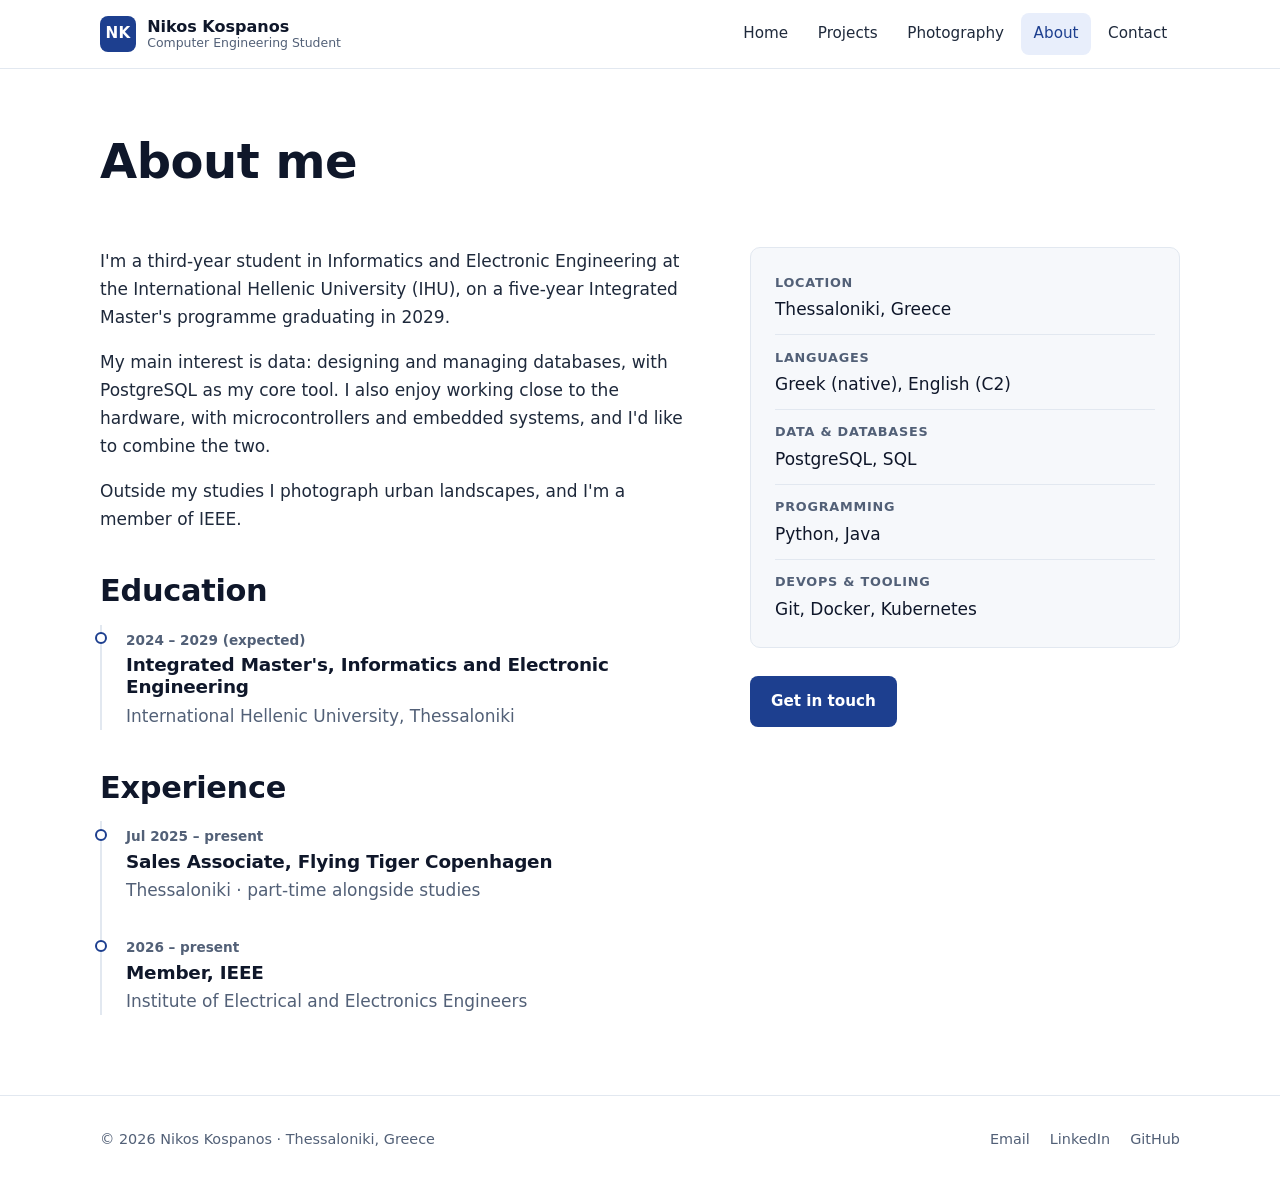
==== about.html @ 6a86b8c7 "v1.0" ====
<!DOCTYPE html>
<html lang="en">
<head>
  <meta charset="UTF-8">
  <meta name="viewport" content="width=device-width, initial-scale=1">
  <title>About — Nikos Kospanos</title>
  <meta name="description" content="Education, experience and interests of Nikos Kospanos.">
  <meta name="author" content="Nikos Kospanos">
  <meta name="theme-color" content="#ffffff">
  <meta property="og:title" content="About — Nikos Kospanos">
  <meta property="og:description" content="Education, experience and interests of Nikos Kospanos.">
  <meta property="og:type" content="website">
  <link rel="icon" href="assets/favicon.svg" type="image/svg+xml">
  <link rel="stylesheet" href="assets/css/style.css">
  <script src="assets/js/main.js" defer></script>
</head>
<body>
  <a class="skip-link" href="#main">Skip to content</a>

  <header class="site-header">
    <div class="container header-inner">
      <a class="brand" href="index.html">
        <span class="brand-mark" aria-hidden="true">NK</span>
        <span class="brand-text">
          <span class="brand-name">Nikos Kospanos</span>
          <span class="brand-role">Computer Engineering Student</span>
        </span>
      </a>
      <button class="nav-toggle" type="button" aria-expanded="false" aria-controls="site-nav" aria-label="Menu">
        <svg width="22" height="22" viewBox="0 0 24 24" fill="none" stroke="currentColor" stroke-width="2" stroke-linecap="round" aria-hidden="true"><path d="M4 7h16M4 12h16M4 17h16"/></svg>
      </button>
      <nav class="nav" id="site-nav" aria-label="Main">
        <ul>
          <li><a href="index.html">Home</a></li>
          <li><a href="portfolio.html">Projects</a></li>
          <li><a href="photography.html">Photography</a></li>
          <li><a href="about.html" aria-current="page">About</a></li>
          <li><a href="contact.html">Contact</a></li>
        </ul>
      </nav>
    </div>
  </header>

  <main id="main">
    <section class="page-head">
      <div class="container">
        <h1>About me</h1>
      </div>
    </section>
    <section class="section" style="padding-top:1rem">
      <div class="container two-col">
        <div>
          <p>I'm a third-year student in Informatics and Electronic Engineering at the International Hellenic University (IHU), on a five-year Integrated Master's programme graduating in 2029.</p>
          <p>My main interest is data: designing and managing databases, with PostgreSQL as my core tool. I also enjoy working close to the hardware, with microcontrollers and embedded systems, and I'd like to combine the two.</p>
          <p>Outside my studies I photograph urban landscapes, and I'm a member of IEEE.</p>

          <h2 style="margin-top:2.5rem">Education</h2>
          <ol class="timeline">
            <li><span class="when">2024 – 2029 (expected)</span><h3>Integrated Master's, Informatics and Electronic Engineering</h3><p>International Hellenic University, Thessaloniki</p></li>
          </ol>

          <h2 style="margin-top:2.5rem">Experience</h2>
          <ol class="timeline">
            <li><span class="when">Jul 2025 – present</span><h3>Sales Associate, Flying Tiger Copenhagen</h3><p>Thessaloniki · part-time alongside studies</p></li>
            <li><span class="when">2026 – present</span><h3>Member, IEEE</h3><p>Institute of Electrical and Electronics Engineers</p></li>
          </ol>
        </div>
        <aside>
          <dl class="facts">
            <div><dt>Location</dt><dd>Thessaloniki, Greece</dd></div>
            <div><dt>Languages</dt><dd>Greek (native), English (C2)</dd></div>
            <div><dt>Data &amp; databases</dt><dd>PostgreSQL, SQL</dd></div>
            <div><dt>Programming</dt><dd>Python, Java</dd></div>
            <div><dt>DevOps &amp; tooling</dt><dd>Git, Docker, Kubernetes</dd></div>
          </dl>
          <div class="actions">
            <a class="btn btn-primary" href="contact.html">Get in touch</a>
          </div>
        </aside>
      </div>
    </section>
  </main>

  <footer class="site-footer">
    <div class="container footer-inner">
      <p>© <span id="year">2026</span> Nikos Kospanos · Thessaloniki, Greece</p>
      <ul class="footer-links">
        <li><a href="mailto:kospanosnikos@gmail.com">Email</a></li>
        <li><a href="https://www.linkedin.com/in/kospanosnikolaos/" target="_blank" rel="noopener">LinkedIn</a></li>
        <li><a href="https://github.com/kosp1515" target="_blank" rel="noopener">GitHub</a></li>
      </ul>
    </div>
  </footer>
</body>
</html>
---- assets/css/style.css ----
/* ==========================================================
   Nikos Kospanos — Portfolio
   One shared stylesheet for every page
   ========================================================== */

:root {
  --ink: #0f172a;
  --text: #1e293b;
  --muted: #526077;
  --line: #e2e8f0;
  --bg: #ffffff;
  --soft: #f6f8fb;
  --accent: #1d3f8f;
  --accent-ink: #ffffff;
  --accent-soft: #e8eefb;
  --radius: 10px;
  --shadow: 0 1px 2px rgba(15, 23, 42, .04), 0 4px 16px rgba(15, 23, 42, .06);
  --max: 1080px;
  --font: system-ui, -apple-system, "Segoe UI", Roboto, "Noto Sans", "Helvetica Neue", Arial, sans-serif;
}

*, *::before, *::after { box-sizing: border-box; }

html { scroll-behavior: smooth; }

body {
  margin: 0;
  font-family: var(--font);
  font-size: 17px;
  line-height: 1.65;
  color: var(--text);
  background: var(--bg);
  -webkit-font-smoothing: antialiased;
  display: flex;
  flex-direction: column;
  min-height: 100vh;
}

main { flex: 1; }

img { max-width: 100%; display: block; }

a { color: var(--accent); text-underline-offset: 3px; }
a:hover { text-decoration-thickness: 2px; }

:focus-visible { outline: 3px solid var(--accent); outline-offset: 3px; border-radius: 4px; }

h1, h2, h3 { color: var(--ink); line-height: 1.2; letter-spacing: -0.01em; margin: 0 0 .5em; }
h1 { font-size: clamp(2rem, 4.5vw, 3rem); font-weight: 700; }
h2 { font-size: clamp(1.5rem, 3vw, 1.9rem); font-weight: 700; }
h3 { font-size: 1.15rem; font-weight: 650; }
p  { margin: 0 0 1em; }

.container { width: min(var(--max), 100% - 2.5rem); margin-inline: auto; }

.skip-link {
  position: absolute; left: -999px; top: 0;
  background: var(--accent); color: var(--accent-ink); padding: .6rem 1rem; z-index: 100;
}
.skip-link:focus { left: 1rem; top: 1rem; }

/* ---------- Header ---------- */
.site-header {
  position: sticky; top: 0; z-index: 50;
  background: rgba(255, 255, 255, .92);
  backdrop-filter: saturate(160%) blur(8px);
  border-bottom: 1px solid var(--line);
}
.header-inner { display: flex; align-items: center; justify-content: space-between; height: 68px; gap: 1rem; }

.brand { display: flex; align-items: center; gap: .7rem; text-decoration: none; color: var(--ink); }
.brand-mark {
  width: 36px; height: 36px; border-radius: 8px;
  background: var(--accent); color: var(--accent-ink);
  display: grid; place-items: center; font-weight: 700; font-size: .95rem; letter-spacing: .02em;
}
.brand-text { display: flex; flex-direction: column; line-height: 1.2; }
.brand-name { font-weight: 700; font-size: 1rem; }
.brand-role { font-size: .78rem; color: var(--muted); }

.nav ul { display: flex; gap: .25rem; list-style: none; margin: 0; padding: 0; }
.nav a {
  display: block; padding: .5rem .8rem; border-radius: 8px;
  color: var(--text); text-decoration: none; font-size: .95rem; font-weight: 500;
}
.nav a:hover { background: var(--soft); }
.nav a[aria-current="page"] { color: var(--accent); background: var(--accent-soft); }

.nav-toggle {
  display: none; font: inherit; background: none; border: 1px solid var(--line);
  border-radius: 8px; padding: .45rem .6rem; cursor: pointer; color: var(--ink);
}
.nav-toggle svg { display: block; }

@media (max-width: 820px) {
  .nav-toggle { display: block; }
  .nav {
    position: absolute; top: 68px; left: 0; right: 0;
    background: var(--bg); border-bottom: 1px solid var(--line);
    padding: .75rem 1.25rem 1rem; display: none;
  }
  .nav.open { display: block; }
  .nav ul { flex-direction: column; }
  .nav a { padding: .75rem .8rem; }
  .brand-role { display: none; }
}

/* ---------- Sections ---------- */
.section { padding: clamp(3rem, 7vw, 5rem) 0; }
.section.soft { background: var(--soft); border-block: 1px solid var(--line); }
.section-head { max-width: 680px; margin-bottom: 2rem; }
.eyebrow {
  display: inline-block; font-size: .8rem; font-weight: 600; letter-spacing: .08em;
  text-transform: uppercase; color: var(--accent); margin-bottom: .75rem;
}
.lead { font-size: 1.15rem; color: var(--muted); max-width: 640px; }

.page-head { padding: clamp(2.5rem, 6vw, 4rem) 0 1rem; }
.page-head p { color: var(--muted); max-width: 680px; font-size: 1.1rem; }

/* ---------- Hero ---------- */
.hero { padding: clamp(3rem, 8vw, 6rem) 0 clamp(2.5rem, 6vw, 4rem); }
.hero-grid { display: grid; grid-template-columns: 1.5fr 1fr; gap: 3rem; align-items: center; }
@media (max-width: 860px) { .hero-grid { grid-template-columns: 1fr; gap: 2rem; } }

.actions { display: flex; flex-wrap: wrap; gap: .75rem; margin-top: 1.75rem; }

.btn {
  display: inline-flex; align-items: center; gap: .5rem;
  padding: .75rem 1.25rem; border-radius: 8px; font: inherit; font-weight: 600; font-size: .95rem;
  text-decoration: none; cursor: pointer; border: 1px solid transparent; transition: background .15s, border-color .15s;
}
.btn-primary { background: var(--accent); color: var(--accent-ink); }
.btn-primary:hover { background: #c2410c; }
.btn-ghost { background: var(--bg); color: var(--ink); border-color: var(--line); }
.btn-ghost:hover { border-color: #1d3f8f ; }
.btn[disabled] { opacity: .6; cursor: progress; }

.facts {
  background: var(--soft); border: 1px solid var(--line); border-radius: var(--radius);
  padding: 1.5rem; margin: 0;
}
.facts div { padding: .7rem 0; border-bottom: 1px solid var(--line); }
.facts div:first-child { padding-top: 0; }
.facts div:last-child { border-bottom: 0; padding-bottom: 0; }
.facts dt { font-size: .8rem; color: var(--muted); text-transform: uppercase; letter-spacing: .06em; font-weight: 600; }
.facts dd { margin: .15rem 0 0; color: var(--ink); font-weight: 500; }

/* ---------- Cards / grids ---------- */
.grid { display: grid; gap: 1.25rem; }
.grid-3 { grid-template-columns: repeat(3, 1fr); }
.grid-2 { grid-template-columns: repeat(2, 1fr); }
@media (max-width: 900px) { .grid-3 { grid-template-columns: repeat(2, 1fr); } }
@media (max-width: 620px) { .grid-3, .grid-2 { grid-template-columns: 1fr; } }

.card {
  background: var(--bg); border: 1px solid var(--line); border-radius: var(--radius);
  padding: 1.5rem; box-shadow: var(--shadow); display: flex; flex-direction: column;
}
.card p { color: var(--muted); font-size: .97rem; }
.card .card-foot { margin-top: auto; padding-top: .5rem; }
.card-kicker { font-size: .8rem; color: var(--muted); font-weight: 600; margin-bottom: .35rem; }

.tags { display: flex; flex-wrap: wrap; gap: .4rem; list-style: none; padding: 0; margin: 0 0 1rem; }
.tags li {
  font-size: .78rem; font-weight: 600; color: var(--accent); background: var(--accent-soft);
  padding: .2rem .55rem; border-radius: 999px;
}

.skill-list { list-style: none; padding: 0; margin: 0; }
.skill-list li { padding: .3rem 0; color: var(--text); font-size: .97rem; }

.link-arrow { font-weight: 600; text-decoration: none; }
.link-arrow::after { content: " →"; }
.link-arrow:hover { text-decoration: underline; }

/* ---------- CTA band ---------- */
.cta {
  background: var(--ink); color: #cbd5e1; border-radius: 14px;
  padding: clamp(2rem, 5vw, 3rem); display: flex; gap: 2rem; align-items: center; justify-content: space-between; flex-wrap: wrap;
}
.cta h2 { color: #fff; margin-bottom: .3rem; }
.cta p { margin: 0; }
.cta .btn-primary { background: #fff; color: var(--ink); }
.cta .btn-primary:hover { background: #e2e8f0; }

/* ---------- Timeline (About) ---------- */
.timeline { list-style: none; margin: 0; padding: 0; border-left: 2px solid var(--line); }
.timeline li { position: relative; padding: 0 0 1.75rem 1.5rem; }
.timeline li:last-child { padding-bottom: 0; }
.timeline li::before {
  content: ""; position: absolute; left: -7px; top: .45rem;
  width: 12px; height: 12px; border-radius: 50%; background: var(--bg); border: 2px solid var(--accent);
}
.timeline .when { font-size: .85rem; color: var(--muted); font-weight: 600; }
.timeline h3 { margin: .1rem 0 .2rem; }
.timeline p { margin: 0; color: var(--muted); }

.two-col { display: grid; grid-template-columns: 1.4fr 1fr; gap: 3rem; }
@media (max-width: 860px) { .two-col { grid-template-columns: 1fr; gap: 2rem; } }

/* ---------- Gallery ---------- */
.gallery { display: grid; grid-template-columns: repeat(2, 1fr); gap: 1.25rem; }
@media (max-width: 620px) { .gallery { grid-template-columns: 1fr; } }
.gallery figure { margin: 0; }
.gallery button {
  aspect-ratio:4/5; display: block; width: 100%; padding: 0; cursor: zoom-in; background: var(--soft);
  border-radius: var(--radius); overflow: hidden; position: relative;
  border: 1px solid var(--line);
}
.gallery button::before {
  content: attr(data-missing); position: absolute; inset: 0; display: grid; place-items: center;
  color: var(--muted); font-size: .9rem; padding: 1rem; text-align: center;
}
.gallery img { width: 100%; height: 100%; object-fit: cover; position: relative; transition: transform .3s; }
.gallery button:hover img { transform: scale(1.02); }
.gallery figcaption { font-size: .9rem; color: var(--muted); margin-top: .5rem; }

.lightbox { border: 0; padding: 0; background: transparent; max-width: 92vw; max-height: 92vh; }
.lightbox::backdrop { background: rgba(15, 23, 42, .88); }
.lightbox img { max-width: 92vw; max-height: 84vh; border-radius: 6px; margin: auto; }
.lightbox p { color: #e2e8f0; text-align: center; margin: .75rem 0 0; }
.lightbox-close {
  position: fixed; top: 1rem; right: 1rem; background: #fff; color: var(--ink);
  border: 0; border-radius: 8px; padding: .4rem .8rem; font: inherit; font-weight: 600; cursor: pointer;
}

/* ---------- Contact ---------- */
.contact-grid { display: grid; grid-template-columns: 1fr 1.3fr; gap: 3rem; align-items: start; }
@media (max-width: 860px) { .contact-grid { grid-template-columns: 1fr; gap: 2rem; } }

.contact-list { list-style: none; padding: 0; margin: 0; }
.contact-list li { padding: 1rem 0; border-bottom: 1px solid var(--line); }
.contact-list li:first-child { padding-top: 0; }
.contact-list .label { display: block; font-size: .8rem; color: var(--muted); text-transform: uppercase; letter-spacing: .06em; font-weight: 600; }
.contact-list a, .contact-list span.value { font-weight: 600; color: var(--ink); word-break: break-word; }

.form { display: grid; gap: 1.1rem; }
.field label { display: block; font-weight: 600; font-size: .92rem; margin-bottom: .35rem; color: var(--ink); }
.field input, .field textarea {
  width: 100%; font: inherit; font-size: 1rem; color: var(--ink);
  padding: .7rem .85rem; border: 1px solid #cbd5e1; border-radius: 8px; background: #fff;
}
.field textarea { min-height: 160px; resize: vertical; }
.field input:focus, .field textarea:focus { outline: none; border-color: var(--accent); box-shadow: 0 0 0 3px var(--accent-soft); }
.field.invalid input, .field.invalid textarea { border-color: #b91c1c; }
.field .error { color: #b91c1c; font-size: .85rem; margin-top: .3rem; min-height: 1em; }
.field .hint { color: var(--muted); font-size: .82rem; margin-top: .3rem; text-align: right; }
.hp { position: absolute; left: -9999px; }

.status { padding: .85rem 1rem; border-radius: 8px; font-weight: 500; display: none; }
.status.success { display: block; background: #ecfdf3; color: #065f46; border: 1px solid #a7f3d0; }
.status.error { display: block; background: #fef2f2; color: #991b1b; border: 1px solid #fecaca; }

/* ---------- Footer ---------- */
.site-footer { border-top: 1px solid var(--line); padding: 2rem 0; color: var(--muted); font-size: .9rem; }
.footer-inner { display: flex; justify-content: space-between; gap: 1rem; flex-wrap: wrap; }
.footer-inner p { margin: 0; }
.footer-links { display: flex; gap: 1.25rem; list-style: none; padding: 0; margin: 0; }
.footer-links a { color: var(--muted); text-decoration: none; }
.footer-links a:hover { color: var(--ink); text-decoration: underline; }

@media (prefers-reduced-motion: reduce) {
  html { scroll-behavior: auto; }
  * { transition: none !important; }
}
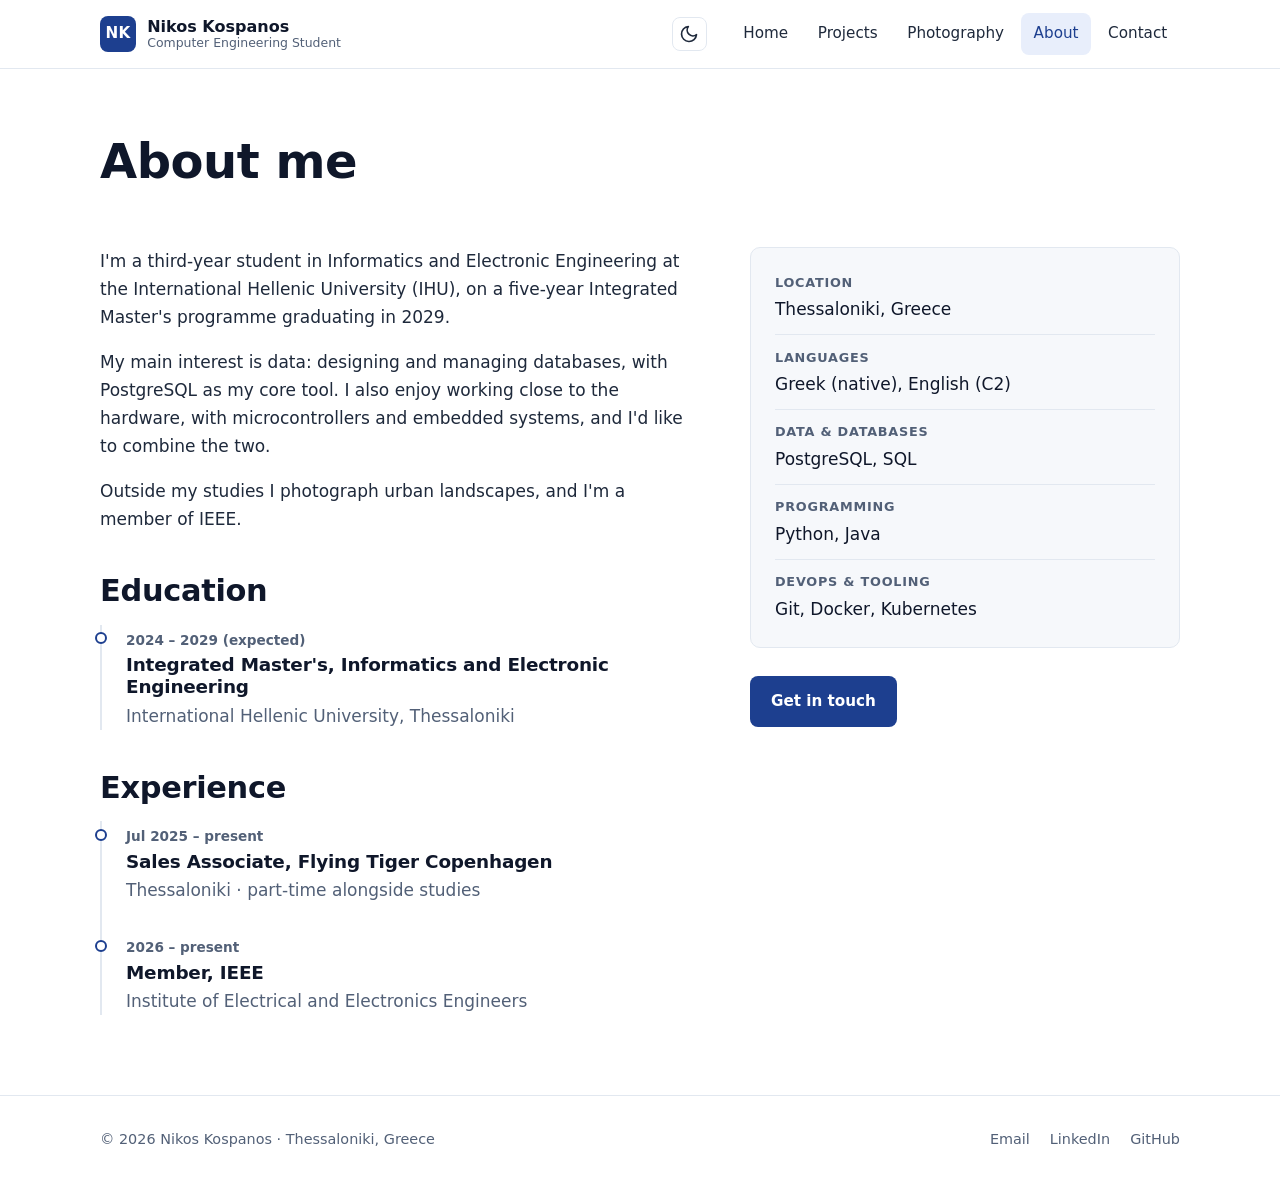
==== commit a64215bc: "v1.2 added dark mode" ====
--- a/about.html
+++ b/about.html
@@ -26,6 +26,15 @@
           <span class="brand-role">Computer Engineering Student</span>
         </span>
       </a>
+      <button class="theme-toggle" type="button" aria-label="Switch to dark mode">
+        <svg class="icon-moon" viewBox="0 0 24 24" width="20" height="20" fill="none" stroke="currentColor" stroke-width="2" stroke-linecap="round" stroke-linejoin="round" aria-hidden="true">
+          <path d="M21 12.8A9 9 0 1 1 11.2 3a7 7 0 0 0 9.8 9.8z"/>
+        </svg>
+        <svg class="icon-sun" viewBox="0 0 24 24" width="20" height="20" fill="none" stroke="currentColor" stroke-width="2" stroke-linecap="round" stroke-linejoin="round" aria-hidden="true">
+          <circle cx="12" cy="12" r="4"/>
+          <path d="M12 2v2M12 20v2M4.9 4.9l1.4 1.4M17.7 17.7l1.4 1.4M2 12h2M20 12h2M4.9 19.1l1.4-1.4M17.7 6.3l1.4-1.4"/>
+        </svg>
+      </button>
       <button class="nav-toggle" type="button" aria-expanded="false" aria-controls="site-nav" aria-label="Menu">
         <svg width="22" height="22" viewBox="0 0 24 24" fill="none" stroke="currentColor" stroke-width="2" stroke-linecap="round" aria-hidden="true"><path d="M4 7h16M4 12h16M4 17h16"/></svg>
       </button>
--- a/assets/css/style.css
+++ b/assets/css/style.css
@@ -17,6 +17,30 @@
   --shadow: 0 1px 2px rgba(15, 23, 42, .04), 0 4px 16px rgba(15, 23, 42, .06);
   --max: 1080px;
   --font: system-ui, -apple-system, "Segoe UI", Roboto, "Noto Sans", "Helvetica Neue", Arial, sans-serif;
+  --header-bg: rgba(255, 255, 255, .92);
+  --accent-hover: #c2410c;
+  --cta-bg: #0f172a;
+  --input-bg: #ffffff;
+  --input-border: #cbd5e1;
+}
+
+[data-theme="dark"] {
+  --ink: #e8edf7;
+  --text: #c9d2e3;
+  --muted: #94a0b8;
+  --line: #263248;
+  --bg: #0b1220;
+  --soft: #111a2e;
+  --accent: #8fb0ff;
+  --accent-ink: #0b1220;
+  --accent-soft: #1a2747;
+  --accent-hover: #fb923c;
+  --header-bg: rgba(11, 18, 32, .9);
+  --cta-bg: #16213a;
+  --input-bg: #0f1829;
+  --input-border: #33415c;
+  color-scheme: dark;
+
 }
 
 *, *::before, *::after { box-sizing: border-box; }
@@ -62,7 +86,7 @@
 /* ---------- Header ---------- */
 .site-header {
   position: sticky; top: 0; z-index: 50;
-  background: rgba(255, 255, 255, .92);
+  background: var(--header-bg);
   backdrop-filter: saturate(160%) blur(8px);
   border-bottom: 1px solid var(--line);
 }
@@ -91,6 +115,49 @@
   border-radius: 8px; padding: .45rem .6rem; cursor: pointer; color: var(--ink);
 }
 .nav-toggle svg { display: block; }
+
+.theme-toggle {
+  background: transparent;
+  border: 1px solid var(--line);
+  color: var(--text);
+  border-radius: 8px;
+  padding: .4rem;
+  cursor: pointer;
+  display: inline-flex;
+  align-items: center;
+  justify-content: center;
+  margin-left: auto;
+}
+.theme-toggle:hover {
+  color: var(--accent);
+  border-color: var(--accent);
+}
+.icon-sun { display: none;}
+[data-theme="dark"] .icon-moon { display: none;}
+[data-theme="dark"] .icon-sun { display: block;}
+
+@media (prefers-color-scheme: dark) {
+  :root:not([data-theme="light"]) {
+    --ink: #e8edf7;
+    --text: #c9d2e3;
+    --muted: #94a0b8;
+    --line: #263248;
+    --bg: #0b1220;
+    --soft: #111a2e;
+    --accent: #8fb0ff;
+    --accent-ink: #0b1220;
+    --accent-soft: #1a2747;
+    --accent-hover: #fb923c;
+    --header-bg: rgba(11, 18, 32, .9);
+    --cta-bg: #16213a;
+    --input-bg: #0f1829;
+    --input-border: #33415c;
+    color-scheme: dark;
+  }
+  :root:not([data-theme="light"]) .icon-moon { display: none;}
+  :root:not([data-theme="light"]) .icon-sun { display: block;}
+}
+.header-inner .nav {margin-left: .5rem;}
 
 @media (max-width: 820px) {
   .nav-toggle { display: block; }
@@ -131,9 +198,9 @@
   text-decoration: none; cursor: pointer; border: 1px solid transparent; transition: background .15s, border-color .15s;
 }
 .btn-primary { background: var(--accent); color: var(--accent-ink); }
-.btn-primary:hover { background: #c2410c; }
+.btn-primary:hover { background: var(--accent-hover) }
 .btn-ghost { background: var(--bg); color: var(--ink); border-color: var(--line); }
-.btn-ghost:hover { border-color: #1d3f8f ; }
+.btn-ghost:hover { border-color: var(--accent); }
 .btn[disabled] { opacity: .6; cursor: progress; }
 
 .facts {
@@ -176,12 +243,12 @@
 
 /* ---------- CTA band ---------- */
 .cta {
-  background: var(--ink); color: #cbd5e1; border-radius: 14px;
+  background: var(--cta-bg); color: #cbd5e1; border-radius: 14px;
   padding: clamp(2rem, 5vw, 3rem); display: flex; gap: 2rem; align-items: center; justify-content: space-between; flex-wrap: wrap;
 }
 .cta h2 { color: #fff; margin-bottom: .3rem; }
 .cta p { margin: 0; }
-.cta .btn-primary { background: #fff; color: var(--ink); }
+.cta .btn-primary { background: #fff; color: #0f172a; }
 .cta .btn-primary:hover { background: #e2e8f0; }
 
 /* ---------- Timeline (About) ---------- */
@@ -239,7 +306,7 @@
 .field label { display: block; font-weight: 600; font-size: .92rem; margin-bottom: .35rem; color: var(--ink); }
 .field input, .field textarea {
   width: 100%; font: inherit; font-size: 1rem; color: var(--ink);
-  padding: .7rem .85rem; border: 1px solid #cbd5e1; border-radius: 8px; background: #fff;
+  padding: .7rem .85rem; border: 1px solid var(--input-border); border-radius: 8px; background: var(--input-bg);
 }
 .field textarea { min-height: 160px; resize: vertical; }
 .field input:focus, .field textarea:focus { outline: none; border-color: var(--accent); box-shadow: 0 0 0 3px var(--accent-soft); }
@@ -264,3 +331,5 @@
   html { scroll-behavior: auto; }
   * { transition: none !important; }
 }
+
+
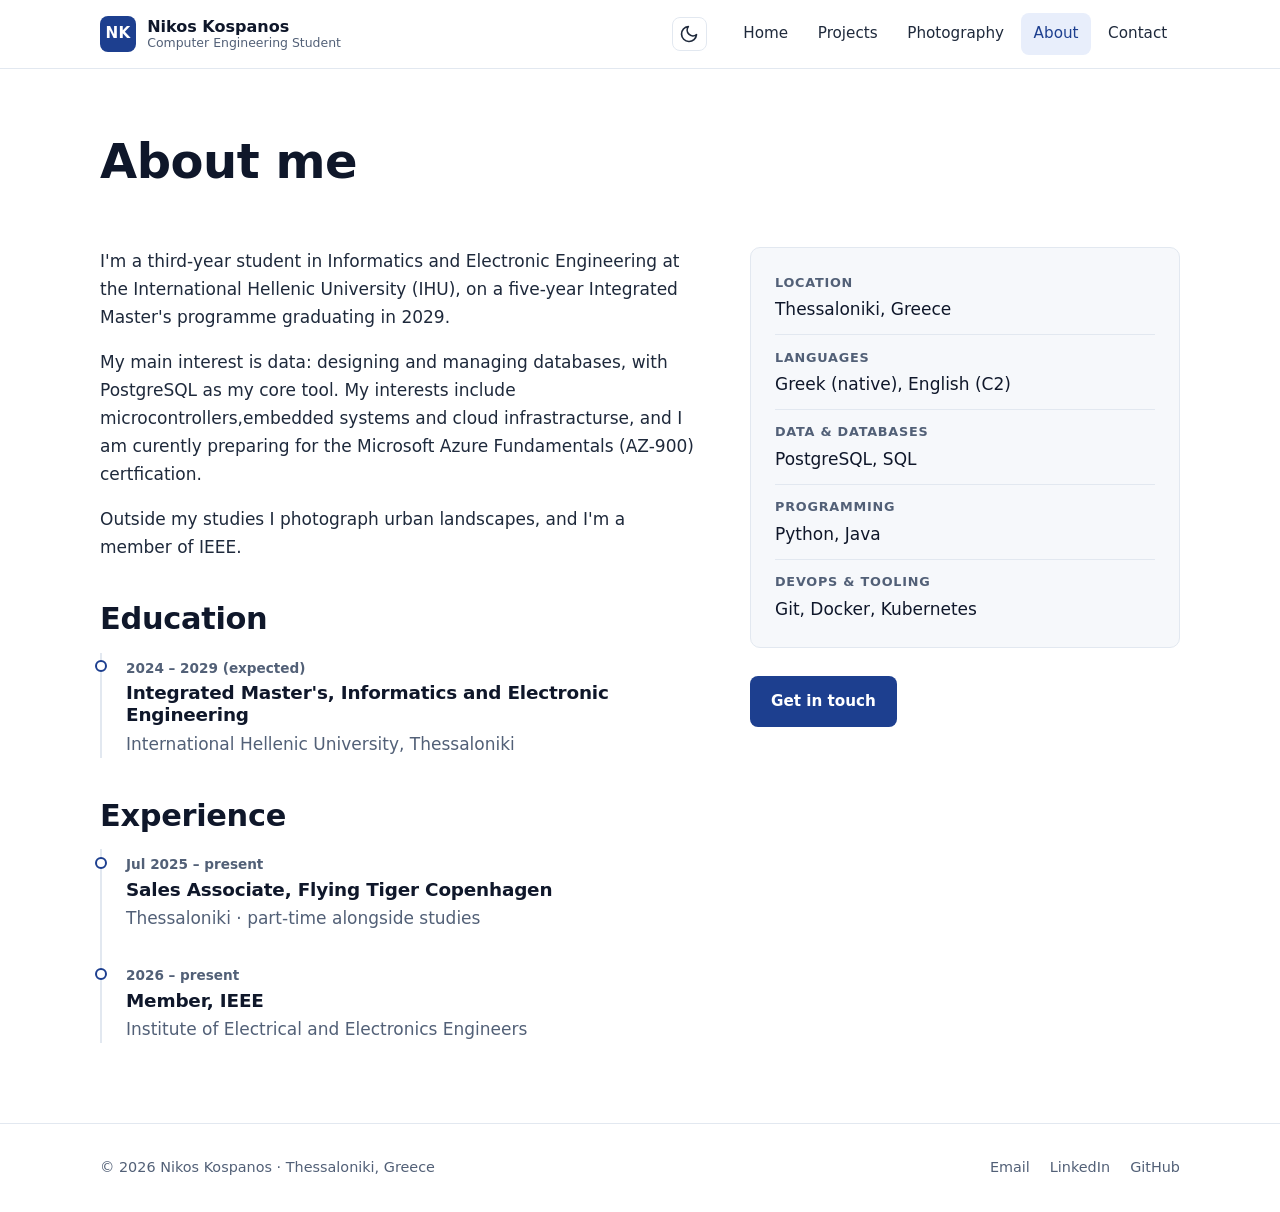
==== commit 9f2220e3: "v1.2.1 minor fixes" ====
--- a/about.html
+++ b/about.html
@@ -11,6 +11,9 @@
   <meta property="og:description" content="Education, experience and interests of Nikos Kospanos.">
   <meta property="og:type" content="website">
   <link rel="icon" href="assets/favicon.svg" type="image/svg+xml">
+  <script>
+    try {const t =localStorage.getItem("theme"); if (t) document.documentElement.dataset.theme = t;} catch (e) {}
+  </script>
   <link rel="stylesheet" href="assets/css/style.css">
   <script src="assets/js/main.js" defer></script>
 </head>
@@ -19,7 +22,7 @@
 
   <header class="site-header">
     <div class="container header-inner">
-      <a class="brand" href="index.html">
+      <a class="brand" href="./">
         <span class="brand-mark" aria-hidden="true">NK</span>
         <span class="brand-text">
           <span class="brand-name">Nikos Kospanos</span>
@@ -60,7 +63,7 @@
       <div class="container two-col">
         <div>
           <p>I'm a third-year student in Informatics and Electronic Engineering at the International Hellenic University (IHU), on a five-year Integrated Master's programme graduating in 2029.</p>
-          <p>My main interest is data: designing and managing databases, with PostgreSQL as my core tool. I also enjoy working close to the hardware, with microcontrollers and embedded systems, and I'd like to combine the two.</p>
+          <p>My main interest is data: designing and managing databases, with PostgreSQL as my core tool. My interests include microcontrollers,embedded systems and cloud infrastracturse, and I am curently preparing for the Microsoft Azure Fundamentals (AZ-900) certfication.</p>
           <p>Outside my studies I photograph urban landscapes, and I'm a member of IEEE.</p>
 
           <h2 style="margin-top:2.5rem">Education</h2>
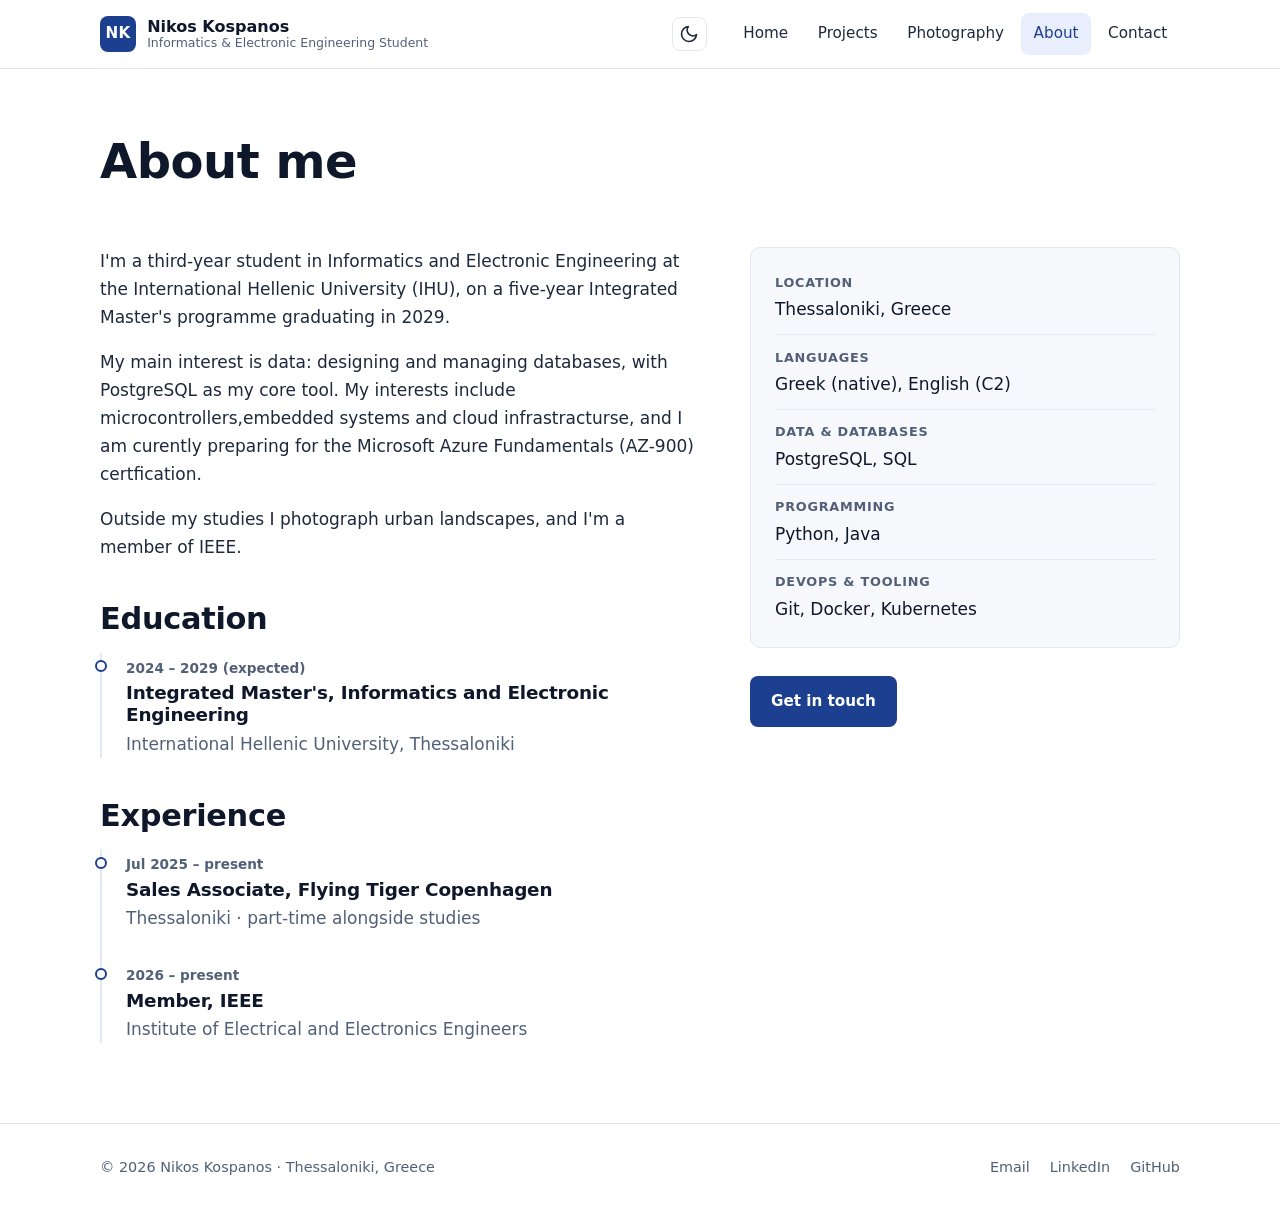
==== commit 243b3960: "Added CI: HTML validation, link check, Lighthouse" ====
--- a/about.html
+++ b/about.html
@@ -26,7 +26,7 @@
         <span class="brand-mark" aria-hidden="true">NK</span>
         <span class="brand-text">
           <span class="brand-name">Nikos Kospanos</span>
-          <span class="brand-role">Computer Engineering Student</span>
+          <span class="brand-role">Informatics &amp; Electronic Engineering Student</span>
         </span>
       </a>
       <button class="theme-toggle" type="button" aria-label="Switch to dark mode">
@@ -43,7 +43,7 @@
       </button>
       <nav class="nav" id="site-nav" aria-label="Main">
         <ul>
-          <li><a href="index.html">Home</a></li>
+          <li><a href="./">Home</a></li>
           <li><a href="portfolio.html">Projects</a></li>
           <li><a href="photography.html">Photography</a></li>
           <li><a href="about.html" aria-current="page">About</a></li>
--- a/assets/css/style.css
+++ b/assets/css/style.css
@@ -288,8 +288,8 @@
 .lightbox img { max-width: 92vw; max-height: 84vh; border-radius: 6px; margin: auto; }
 .lightbox p { color: #e2e8f0; text-align: center; margin: .75rem 0 0; }
 .lightbox-close {
-  position: fixed; top: 1rem; right: 1rem; background: #fff; color: var(--ink);
-  border: 0; border-radius: 8px; padding: .4rem .8rem; font: inherit; font-weight: 600; cursor: pointer;
+  position: fixed; top: 1rem; right: 1rem; background: var(--bg); color: var(--ink);
+  border: 1 px solid var(--line); border-radius: 8px; padding: .4rem .8rem; font: inherit; font-weight: 600; cursor: pointer;
 }
 
 /* ---------- Contact ---------- */
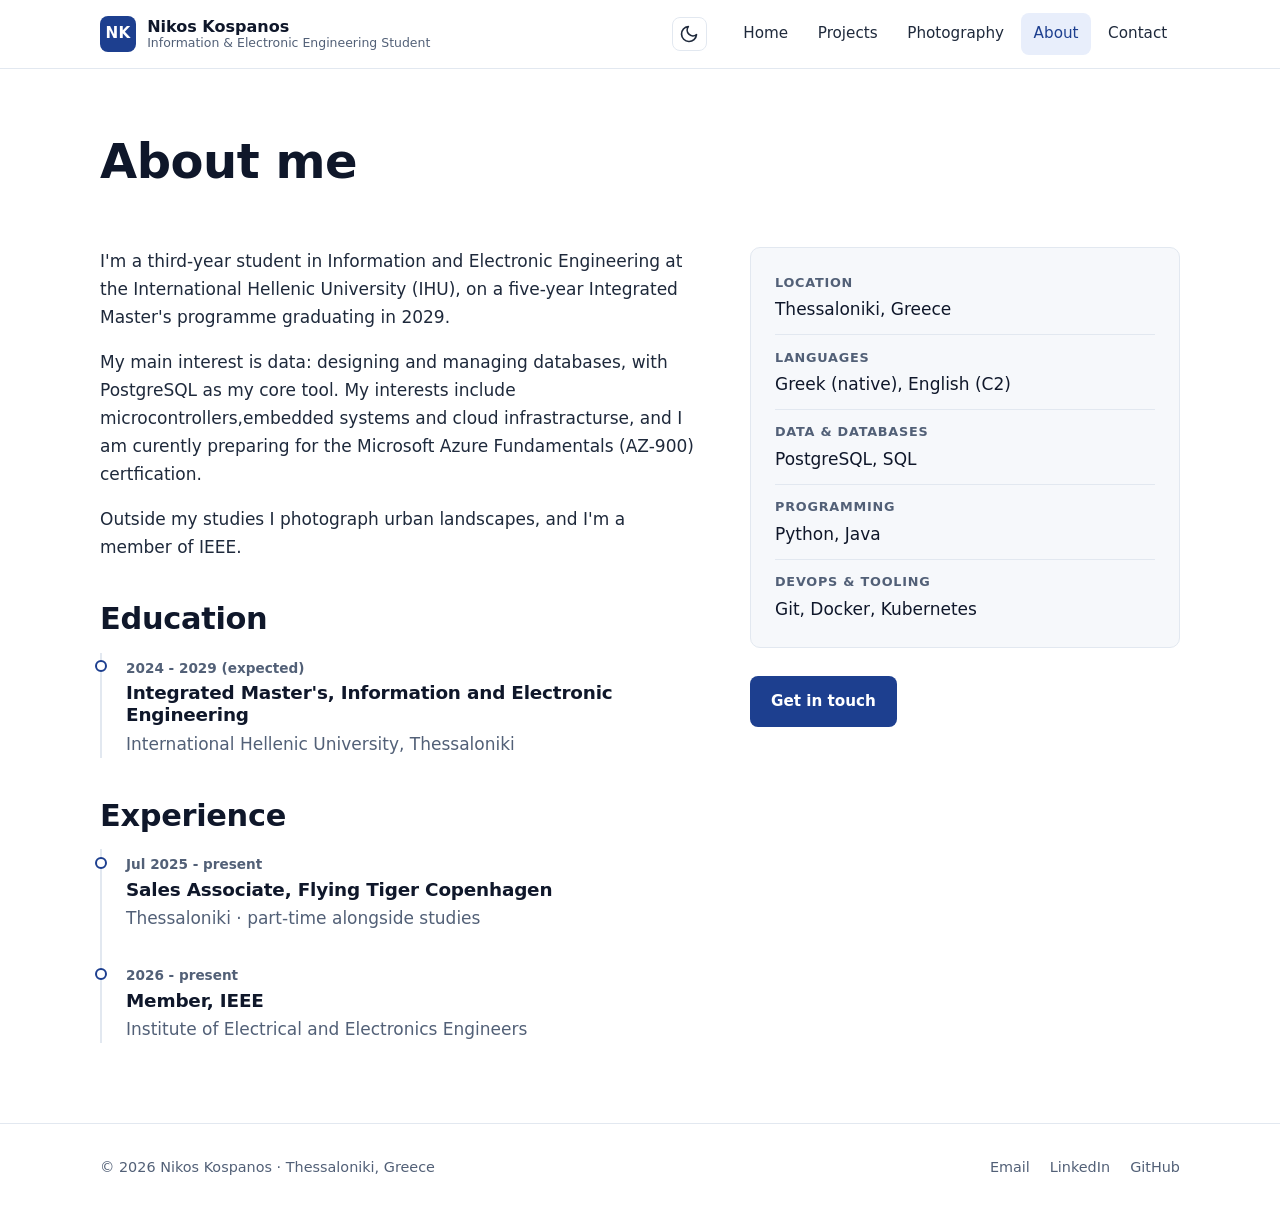
==== commit cec73cf3: "V2 first stable version" ====
--- a/about.html
+++ b/about.html
@@ -3,11 +3,11 @@
 <head>
   <meta charset="UTF-8">
   <meta name="viewport" content="width=device-width, initial-scale=1">
-  <title>About — Nikos Kospanos</title>
+  <title>About - Nikos Kospanos</title>
   <meta name="description" content="Education, experience and interests of Nikos Kospanos.">
   <meta name="author" content="Nikos Kospanos">
   <meta name="theme-color" content="#ffffff">
-  <meta property="og:title" content="About — Nikos Kospanos">
+  <meta property="og:title" content="About - Nikos Kospanos">
   <meta property="og:description" content="Education, experience and interests of Nikos Kospanos.">
   <meta property="og:type" content="website">
   <link rel="icon" href="assets/favicon.svg" type="image/svg+xml">
@@ -26,7 +26,7 @@
         <span class="brand-mark" aria-hidden="true">NK</span>
         <span class="brand-text">
           <span class="brand-name">Nikos Kospanos</span>
-          <span class="brand-role">Informatics &amp; Electronic Engineering Student</span>
+          <span class="brand-role">Information &amp; Electronic Engineering Student</span>
         </span>
       </a>
       <button class="theme-toggle" type="button" aria-label="Switch to dark mode">
@@ -62,19 +62,19 @@
     <section class="section" style="padding-top:1rem">
       <div class="container two-col">
         <div>
-          <p>I'm a third-year student in Informatics and Electronic Engineering at the International Hellenic University (IHU), on a five-year Integrated Master's programme graduating in 2029.</p>
+          <p>I'm a third-year student in Information and Electronic Engineering at the International Hellenic University (IHU), on a five-year Integrated Master's programme graduating in 2029.</p>
           <p>My main interest is data: designing and managing databases, with PostgreSQL as my core tool. My interests include microcontrollers,embedded systems and cloud infrastracturse, and I am curently preparing for the Microsoft Azure Fundamentals (AZ-900) certfication.</p>
           <p>Outside my studies I photograph urban landscapes, and I'm a member of IEEE.</p>
 
           <h2 style="margin-top:2.5rem">Education</h2>
           <ol class="timeline">
-            <li><span class="when">2024 – 2029 (expected)</span><h3>Integrated Master's, Informatics and Electronic Engineering</h3><p>International Hellenic University, Thessaloniki</p></li>
+            <li><span class="when">2024 - 2029 (expected)</span><h3>Integrated Master's, Information and Electronic Engineering</h3><p>International Hellenic University, Thessaloniki</p></li>
           </ol>
 
           <h2 style="margin-top:2.5rem">Experience</h2>
           <ol class="timeline">
-            <li><span class="when">Jul 2025 – present</span><h3>Sales Associate, Flying Tiger Copenhagen</h3><p>Thessaloniki · part-time alongside studies</p></li>
-            <li><span class="when">2026 – present</span><h3>Member, IEEE</h3><p>Institute of Electrical and Electronics Engineers</p></li>
+            <li><span class="when">Jul 2025 - present</span><h3>Sales Associate, Flying Tiger Copenhagen</h3><p>Thessaloniki · part-time alongside studies</p></li>
+            <li><span class="when">2026 - present</span><h3>Member, IEEE</h3><p>Institute of Electrical and Electronics Engineers</p></li>
           </ol>
         </div>
         <aside>
